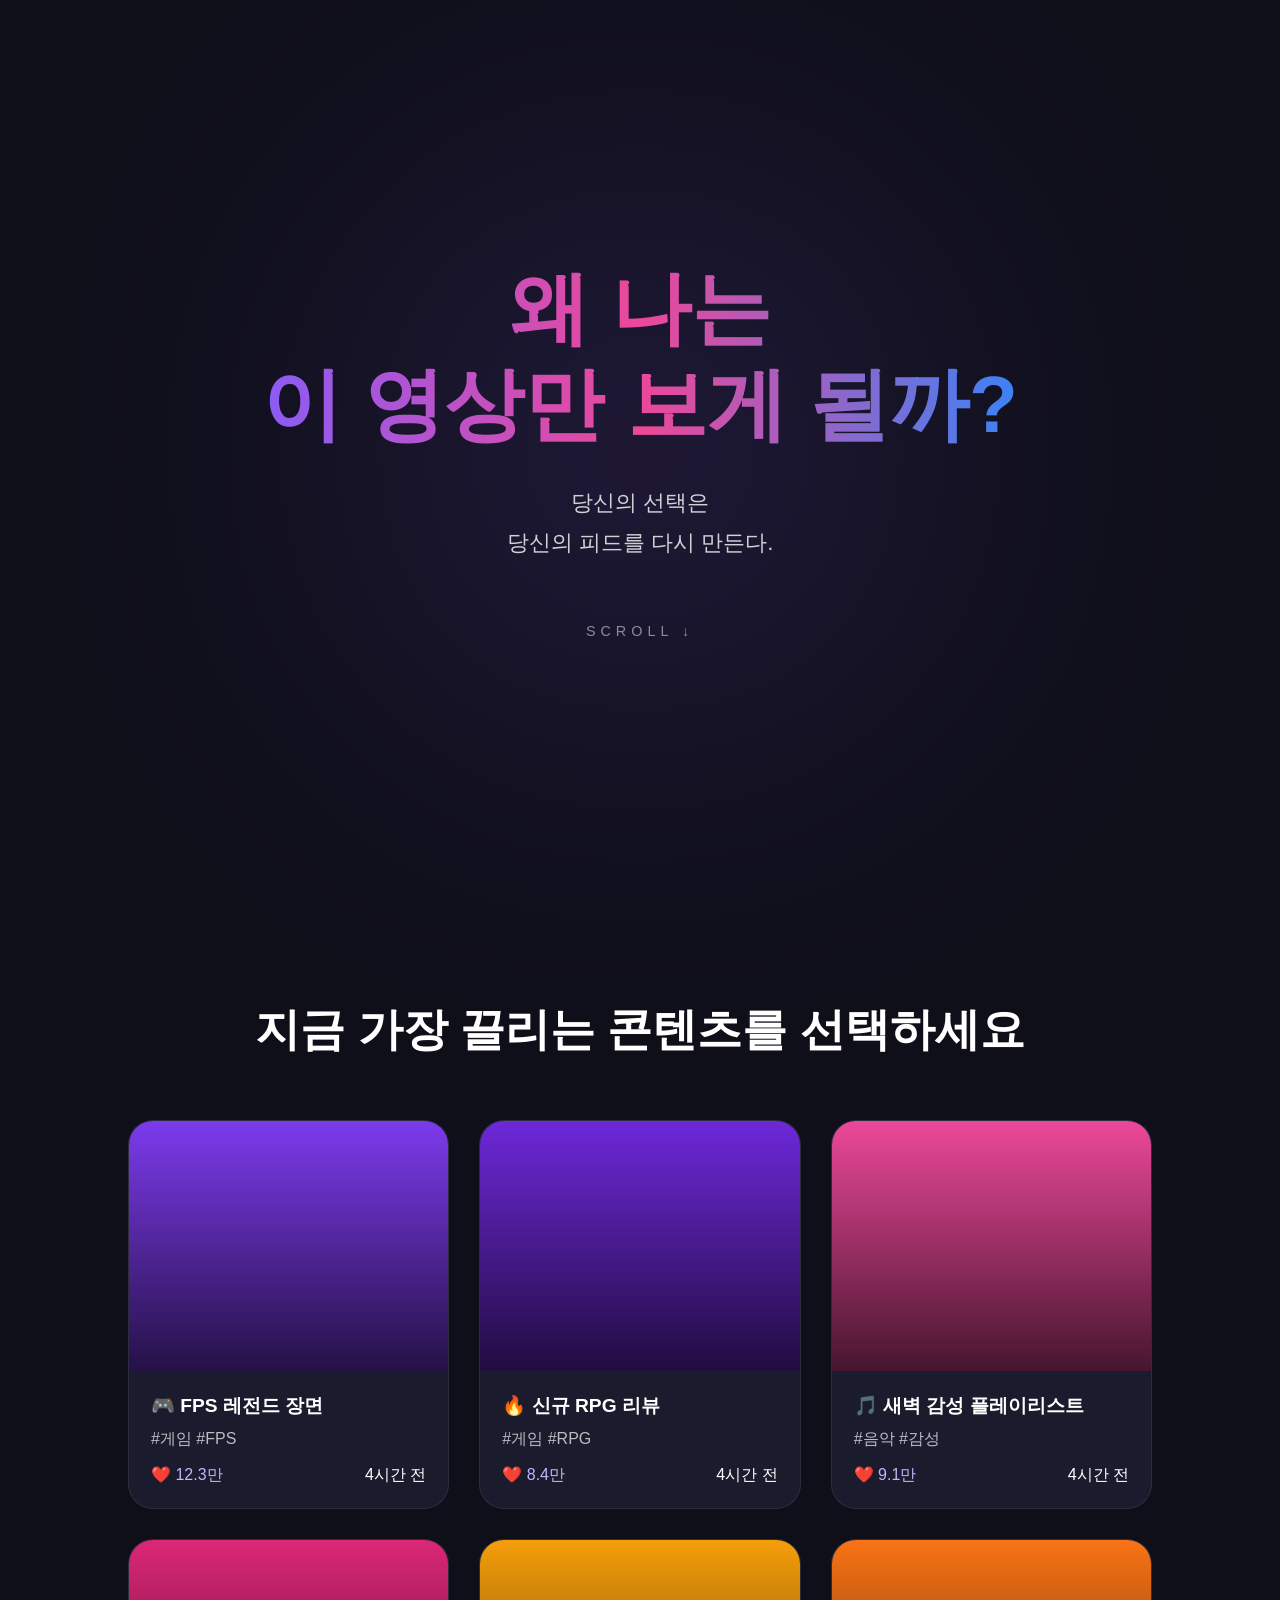
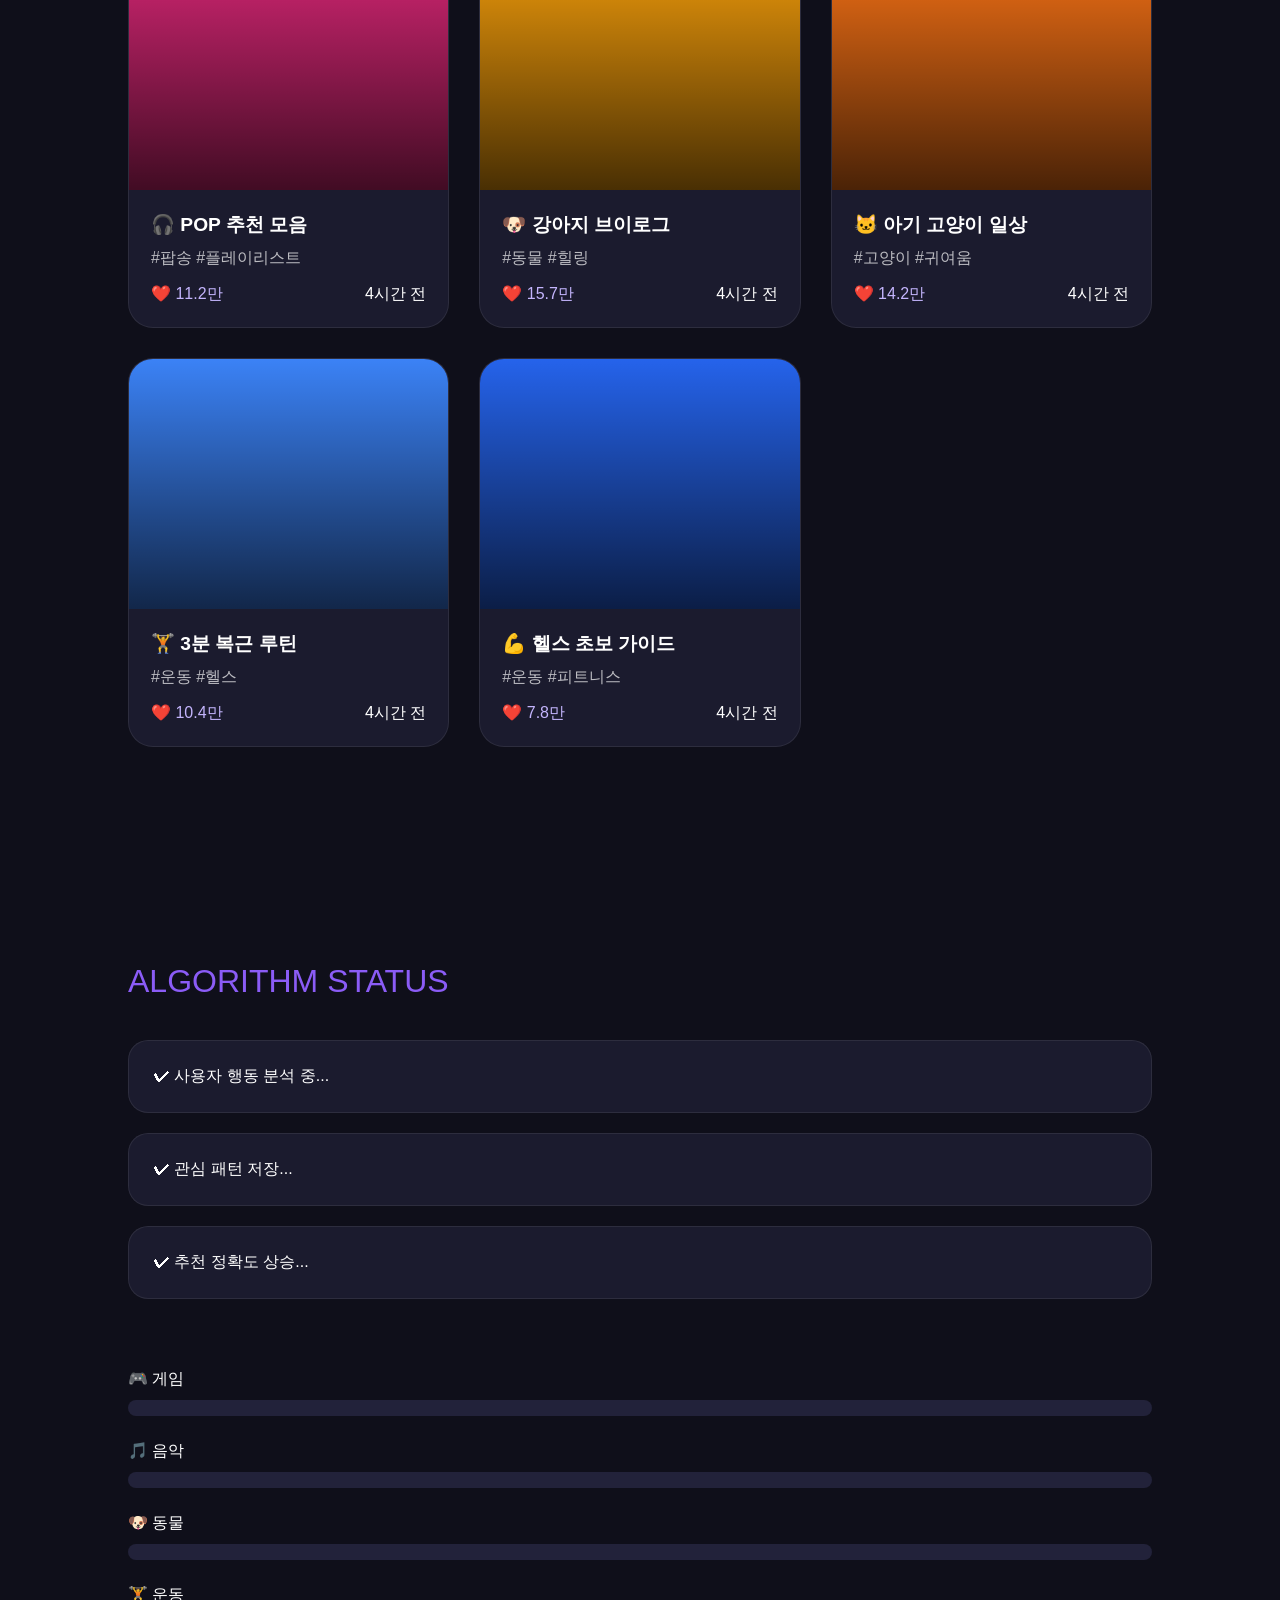
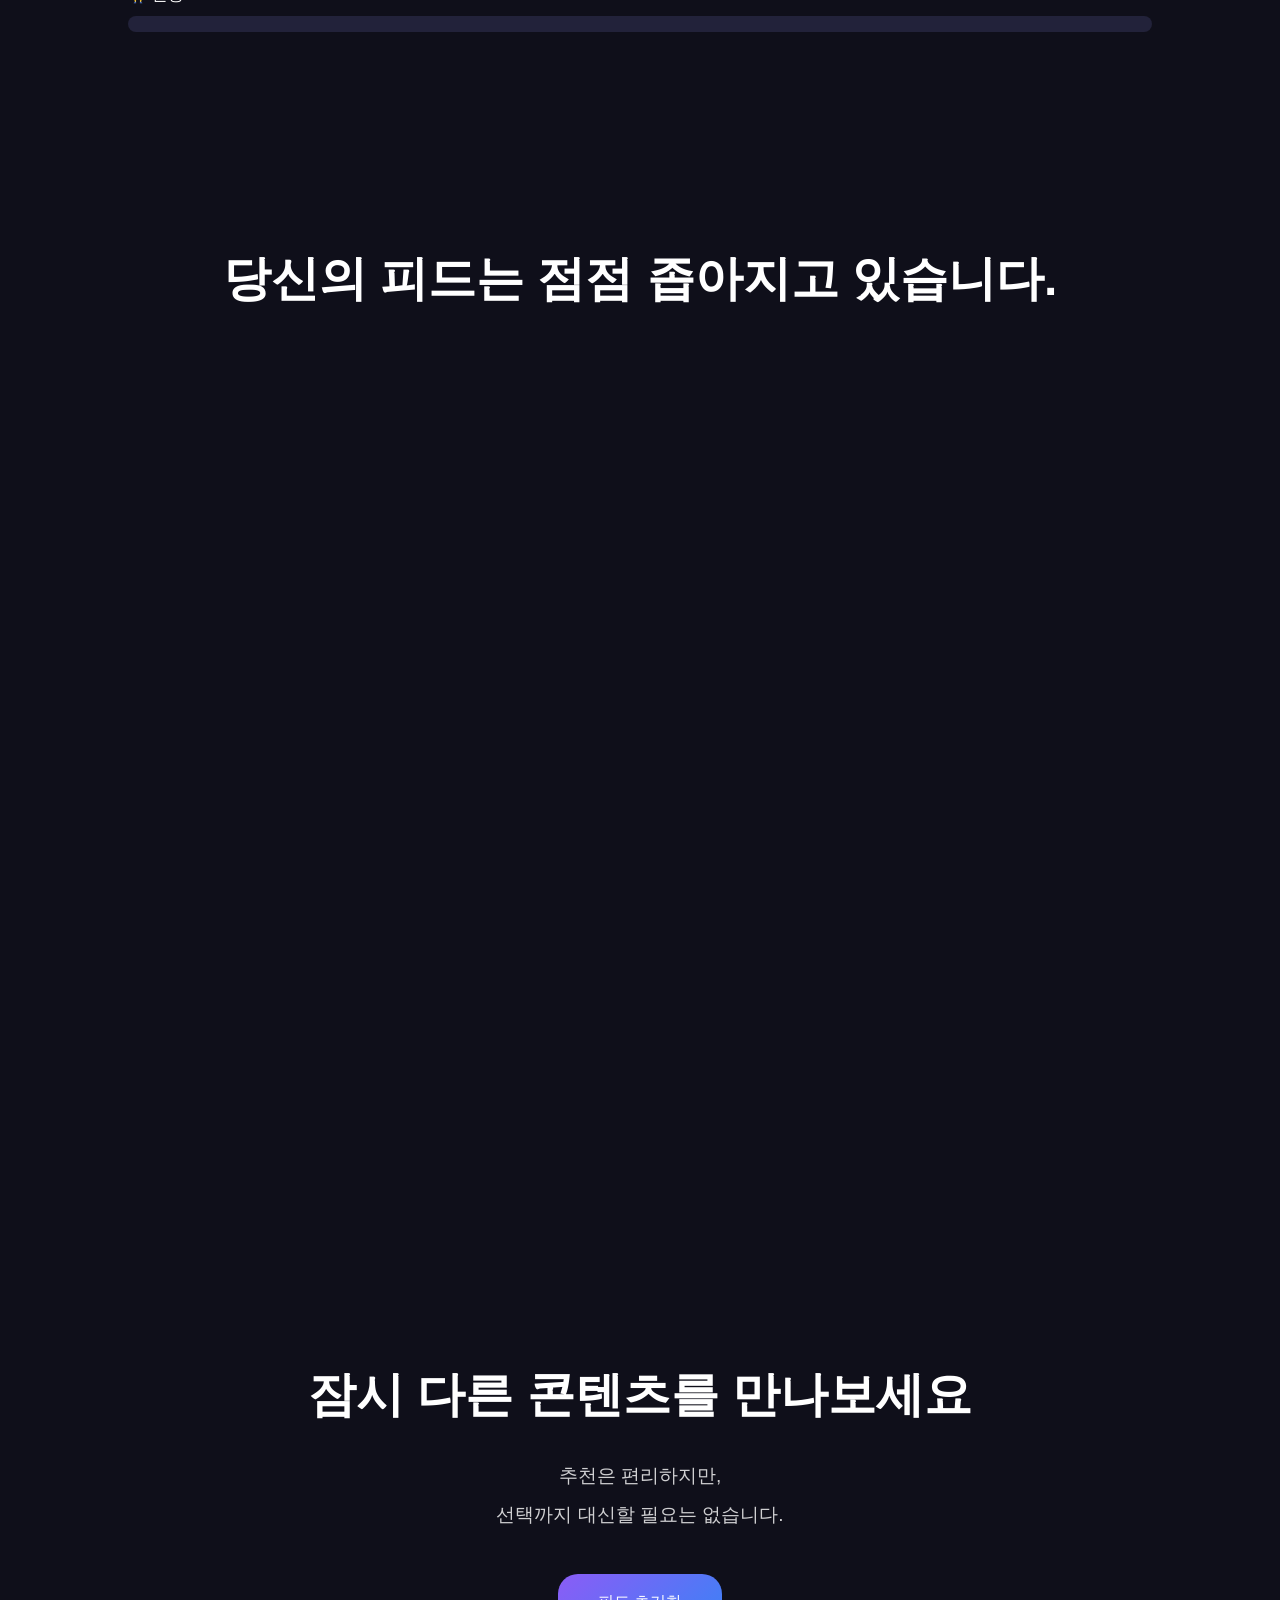
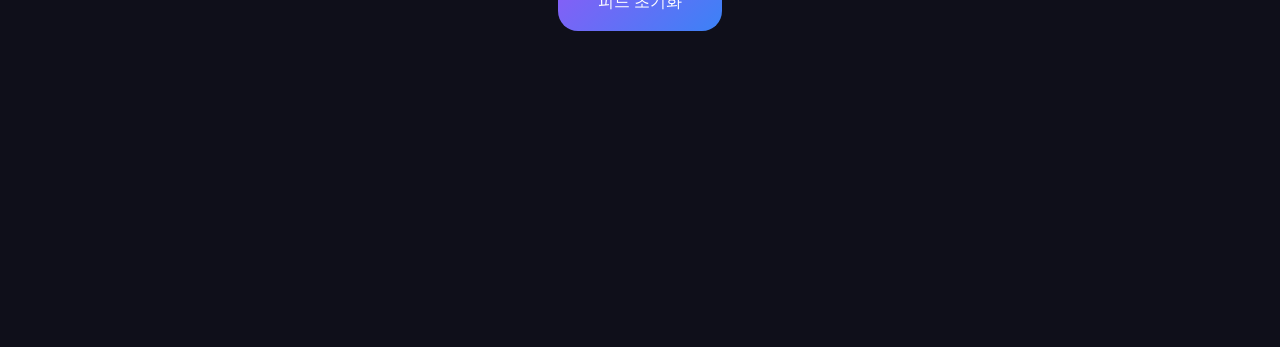
==== index.html @ 666c26cc "1" ====
<!DOCTYPE html>
<html lang="ko">

<head>

  <meta charset="UTF-8">

  <meta name="viewport"
  content="width=device-width, initial-scale=1.0">

  <title>
    왜 나는 이 영상만 보게 될까?
  </title>

  <!-- CSS -->

  <link rel="stylesheet"
  href="css/style.css">

  <link rel="stylesheet"
  href="css/feed.css">

  <link rel="stylesheet"
  href="css/animation.css">

  <link rel="stylesheet"
  href="css/responsive.css">

</head>

<body>

  <!-- INTRO -->

  <section class="intro">

    <div class="background-glow"></div>

    <h1 class="main-title">
      왜 나는<br>
      이 영상만 보게 될까?
    </h1>

    <p class="intro-text">

      당신의 선택은<br>
      당신의 피드를 다시 만든다.

    </p>

    <div class="scroll-down">
      SCROLL ↓
    </div>

  </section>

  <!-- FEED -->

  <section class="feed-section">

    <h2 class="section-title">

      지금 가장 끌리는 콘텐츠를 선택하세요

    </h2>

    <!-- 카드 들어가는 영역 -->

    <div class="feed-container"
    id="feedContainer">

    </div>

  </section>

  <!-- ALGORITHM -->

  <section class="algorithm-section">

    <div class="system-title">
      ALGORITHM STATUS
    </div>

    <div class="system-box">
      ✔ 사용자 행동 분석 중...
    </div>

    <div class="system-box">
      ✔ 관심 패턴 저장...
    </div>

    <div class="system-box">
      ✔ 추천 정확도 상승...
    </div>

    <!-- 관심도 바 -->

    <div class="interest-box">

      <!-- 게임 -->

      <div class="interest-item">

        <span>
          🎮 게임
        </span>

        <div class="bar">

          <div class="fill"
          id="gameFill">

          </div>

        </div>

      </div>

      <!-- 음악 -->

      <div class="interest-item">

        <span>
          🎵 음악
        </span>

        <div class="bar">

          <div class="fill"
          id="musicFill">

          </div>

        </div>

      </div>

      <!-- 동물 -->

      <div class="interest-item">

        <span>
          🐶 동물
        </span>

        <div class="bar">

          <div class="fill"
          id="animalFill">

          </div>

        </div>

      </div>

      <!-- 운동 -->

      <div class="interest-item">

        <span>
          🏋️ 운동
        </span>

        <div class="bar">

          <div class="fill"
          id="exerciseFill">

          </div>

        </div>

      </div>

    </div>

  </section>

  <!-- FILTER BUBBLE -->

  <section class="bubble-section">

    <h2 class="bubble-title">

      당신의 피드는 점점 좁아지고 있습니다.

    </h2>

    <div class="bubble-feed"
    id="bubbleFeed">

    </div>

  </section>

  <!-- DETOX -->

  <section class="detox-section">

    <h2 class="detox-title">

      잠시 다른 콘텐츠를 만나보세요

    </h2>

    <p class="detox-text">

      추천은 편리하지만,<br>
      선택까지 대신할 필요는 없습니다.

    </p>

    <button id="resetBtn">

      피드 초기화

    </button>

  </section>

  <!-- JS -->

  <script src="js/data.js"></script>

  <script src="js/main.js"></script>

</body>
</html>
---- css/style.css ----
*{
  margin:0;
  padding:0;
  box-sizing:border-box;
}

html{
  scroll-behavior:smooth;
}

body{

  background:#0f0f1a;

  color:white;

  font-family:
  'Pretendard',
  sans-serif;

  overflow-x:hidden;

}

/* 공통 섹션 */

section{

  min-height:100vh;

  padding:100px 10%;

  position:relative;

}

/* INTRO */

.intro{

  display:flex;

  flex-direction:column;

  justify-content:center;

  align-items:center;

  text-align:center;

}

.background-glow{

  width:500px;

  height:500px;

  background:#8b5cf6;

  position:absolute;

  border-radius:50%;

  filter:blur(160px);

  opacity:0.2;

  z-index:-1;

}

.main-title{

  font-size:5rem;

  font-weight:900;

  line-height:1.2;

  background:linear-gradient(
    90deg,
    #8b5cf6,
    #ec4899,
    #3b82f6
  );

  -webkit-background-clip:text;

  -webkit-text-fill-color:transparent;

}

.intro-text{

  margin-top:30px;

  font-size:1.4rem;

  line-height:1.8;

  opacity:0.8;

}

.scroll-down{

  margin-top:60px;

  font-size:0.9rem;

  letter-spacing:5px;

  opacity:0.5;

  animation:float 2s infinite;

}

/* 공통 제목 */

.section-title{

  text-align:center;

  font-size:2.8rem;

  margin-bottom:60px;

}

/* 알고리즘 섹션 */

.algorithm-section{

  display:flex;

  flex-direction:column;

  gap:20px;

  justify-content:center;

}

.system-title{

  font-size:2rem;

  color:#8b5cf6;

  margin-bottom:20px;

}

.system-box{

  background:#1b1b2e;

  padding:25px;

  border-radius:20px;

  border:1px solid rgba(255,255,255,0.08);

  backdrop-filter:blur(10px);

}

/* 관심도 바 */

.interest-box{

  margin-top:50px;

  display:flex;

  flex-direction:column;

  gap:25px;

}

.interest-item{

  display:flex;

  flex-direction:column;

  gap:10px;

}

.interest-item span{

  font-size:1rem;

}

.bar{

  width:100%;

  height:16px;

  background:#22223a;

  border-radius:20px;

  overflow:hidden;

}

.fill{

  width:0%;

  height:100%;

  border-radius:20px;

  background:linear-gradient(
    90deg,
    #8b5cf6,
    #3b82f6
  );

  transition:0.5s;

}

/* Bubble */

.bubble-section{

  text-align:center;

}

.bubble-title{

  font-size:3rem;

  margin-bottom:60px;

}

/* Detox */

.detox-section{

  display:flex;

  flex-direction:column;

  justify-content:center;

  align-items:center;

  text-align:center;

}

.detox-title{

  font-size:3rem;

}

.detox-text{

  margin-top:30px;

  font-size:1.2rem;

  line-height:2;

  opacity:0.8;

}

#resetBtn{

  margin-top:40px;

  padding:18px 40px;

  border:none;

  border-radius:20px;

  background:linear-gradient(
    135deg,
    #8b5cf6,
    #3b82f6
  );

  color:white;

  font-size:1rem;

  cursor:pointer;

  transition:0.3s;

}

#resetBtn:hover{

  transform:
  translateY(-5px)
  scale(1.03);

  box-shadow:
  0 15px 40px rgba(139,92,246,0.4);

}

/* 애니메이션 */

@keyframes float{

  0%{
    transform:translateY(0);
  }

  50%{
    transform:translateY(10px);
  }

  100%{
    transform:translateY(0);
  }

}
---- css/feed.css ----
.feed-container{

  display:grid;

  grid-template-columns:
  repeat(auto-fit,minmax(280px,1fr));

  gap:30px;

}

.feed-card{

  background:#1b1b2e;

  border-radius:25px;

  overflow:hidden;

  cursor:pointer;

  transition:0.4s;

  border:1px solid rgba(255,255,255,0.08);

  position:relative;

}

.feed-card:hover{

  transform:
  translateY(-10px)
  scale(1.02);

  box-shadow:
  0 20px 50px rgba(0,0,0,0.4);

}

.thumbnail{

  height:250px;

  position:relative;

}

.thumbnail::after{

  content:'';

  position:absolute;

  inset:0;

  background:linear-gradient(
    to top,
    rgba(0,0,0,0.7),
    transparent
  );

}

.feed-info{

  padding:22px;

}

.feed-info h3{

  font-size:1.2rem;

  margin-bottom:10px;

}

.feed-info p{

  opacity:0.7;

  margin-bottom:15px;

}

.feed-meta{

  display:flex;

  justify-content:space-between;

  align-items:center;

}

.likes{

  color:#c4b5fd;

}

.algorithm-badge{

  position:absolute;

  top:15px;

  right:15px;

  background:rgba(0,0,0,0.6);

  padding:8px 14px;

  border-radius:20px;

  font-size:0.8rem;

  backdrop-filter:blur(10px);

}

.bubble-feed{

  display:grid;

  grid-template-columns:
  repeat(auto-fit,minmax(250px,1fr));

  gap:25px;

  margin-top:50px;

}
---- css/animation.css ----
.feed-card{
  animation:fadeUp 0.8s ease;
}

@keyframes fadeUp{

  from{
    opacity:0;
    transform:translateY(40px);
  }

  to{
    opacity:1;
    transform:translateY(0);
  }

}
---- css/responsive.css ----
@media(max-width:768px){

  section{
    padding:80px 7%;
  }

  .main-title{
    font-size:3rem;
  }

  .section-title{
    font-size:2rem;
  }

  .bubble-title{
    font-size:2rem;
  }

  .detox-title{
    font-size:2rem;
  }

}
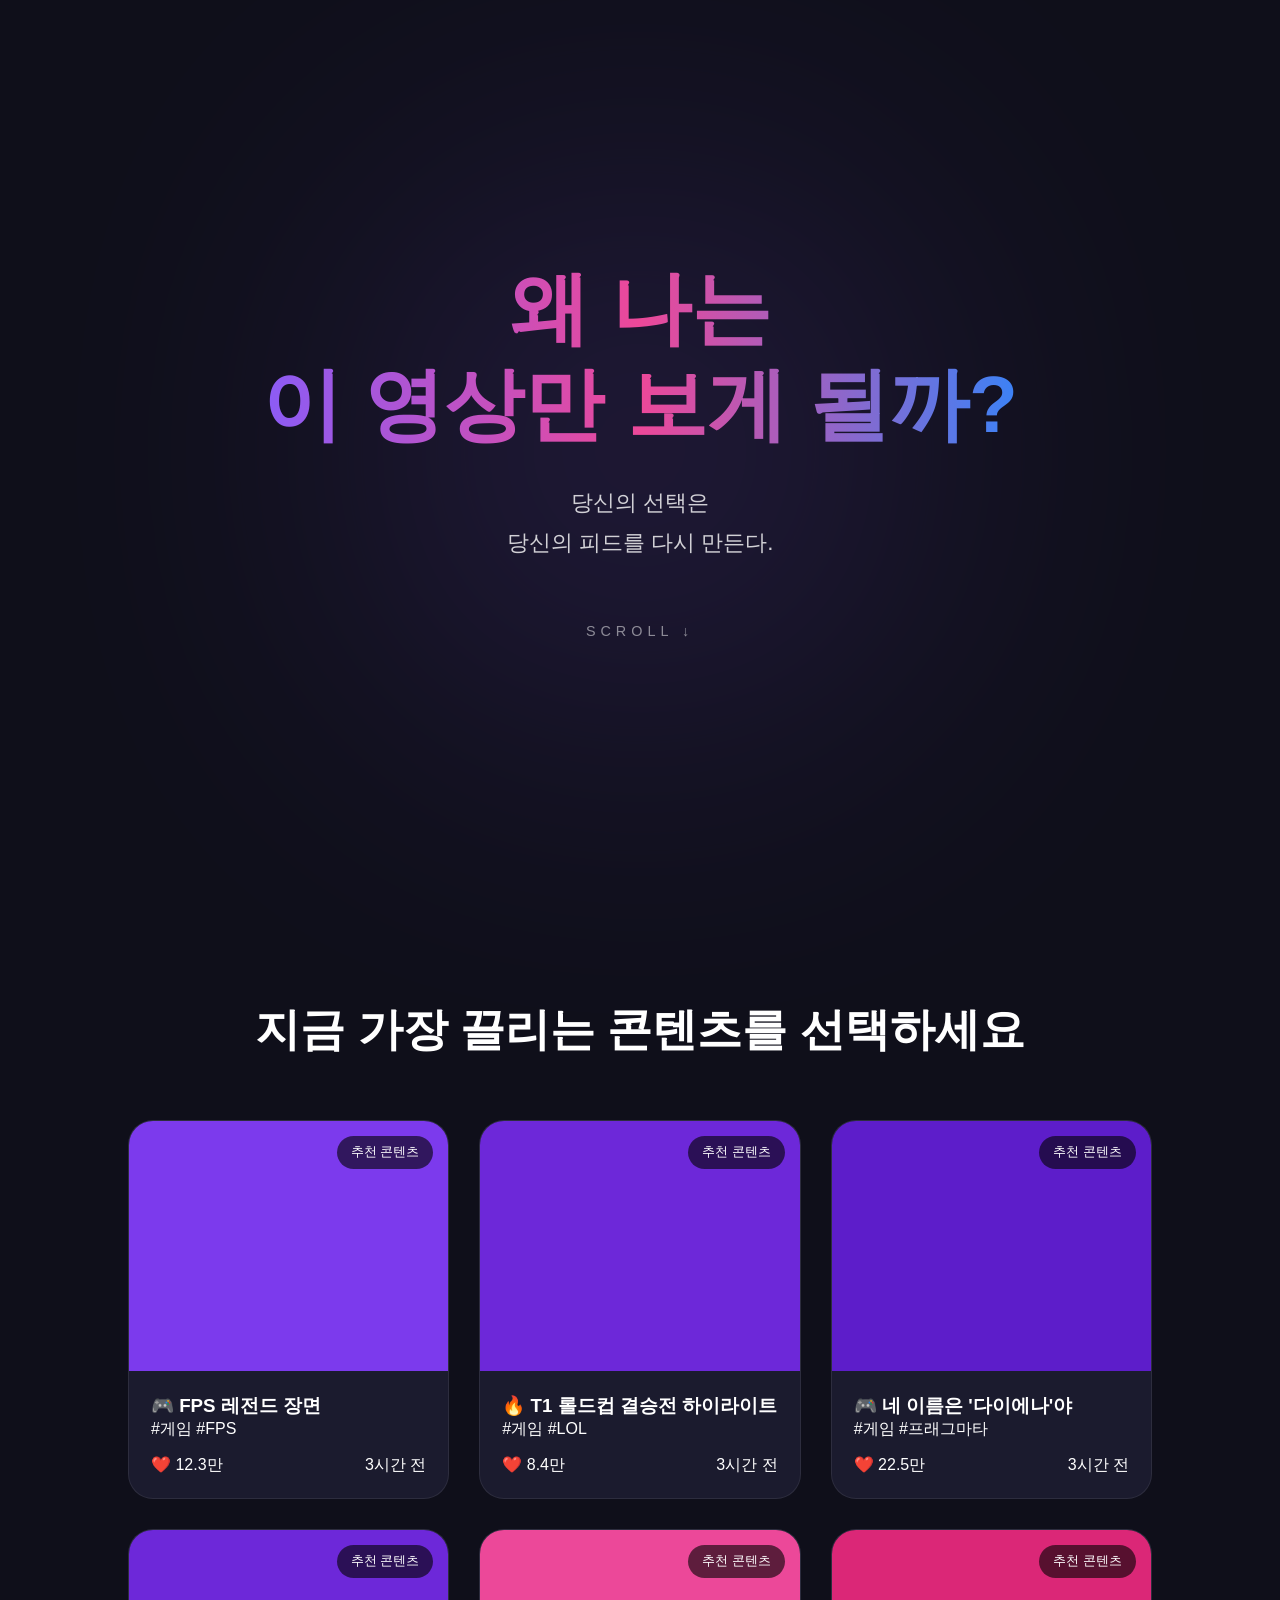
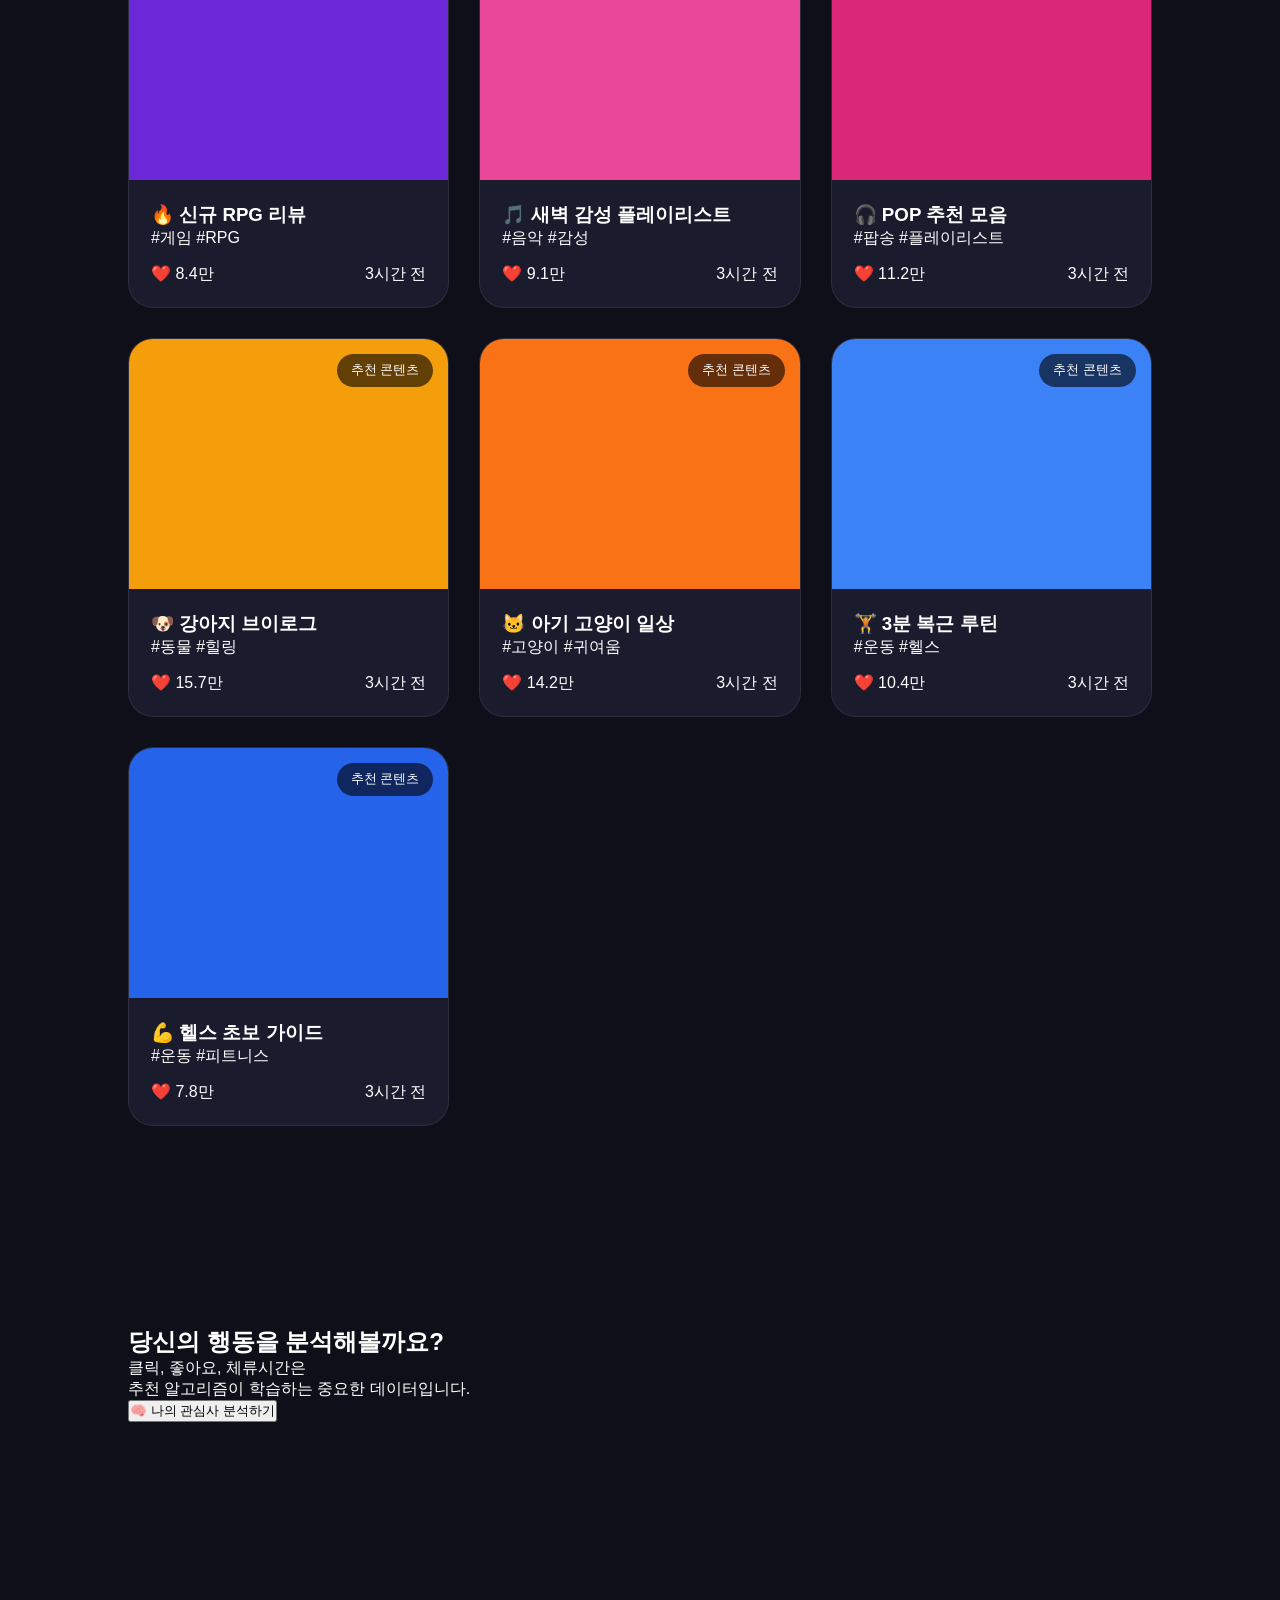
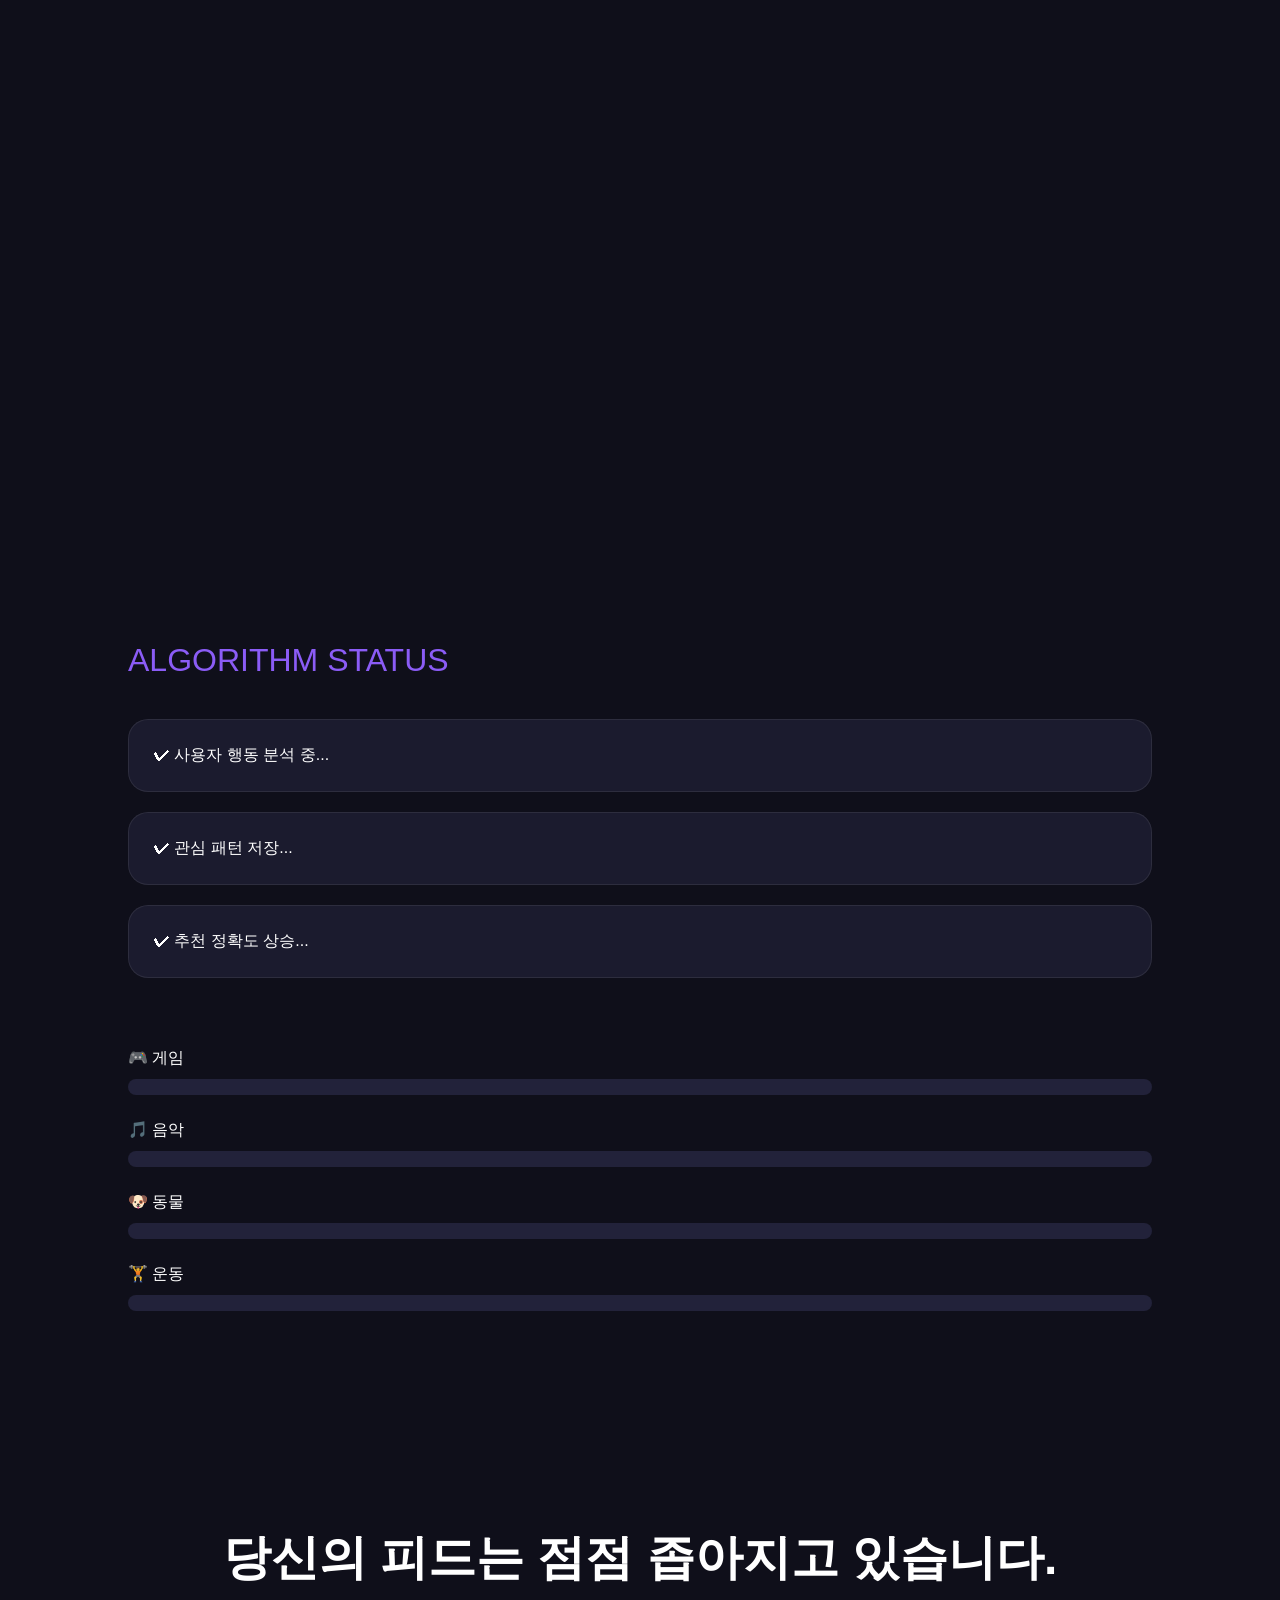
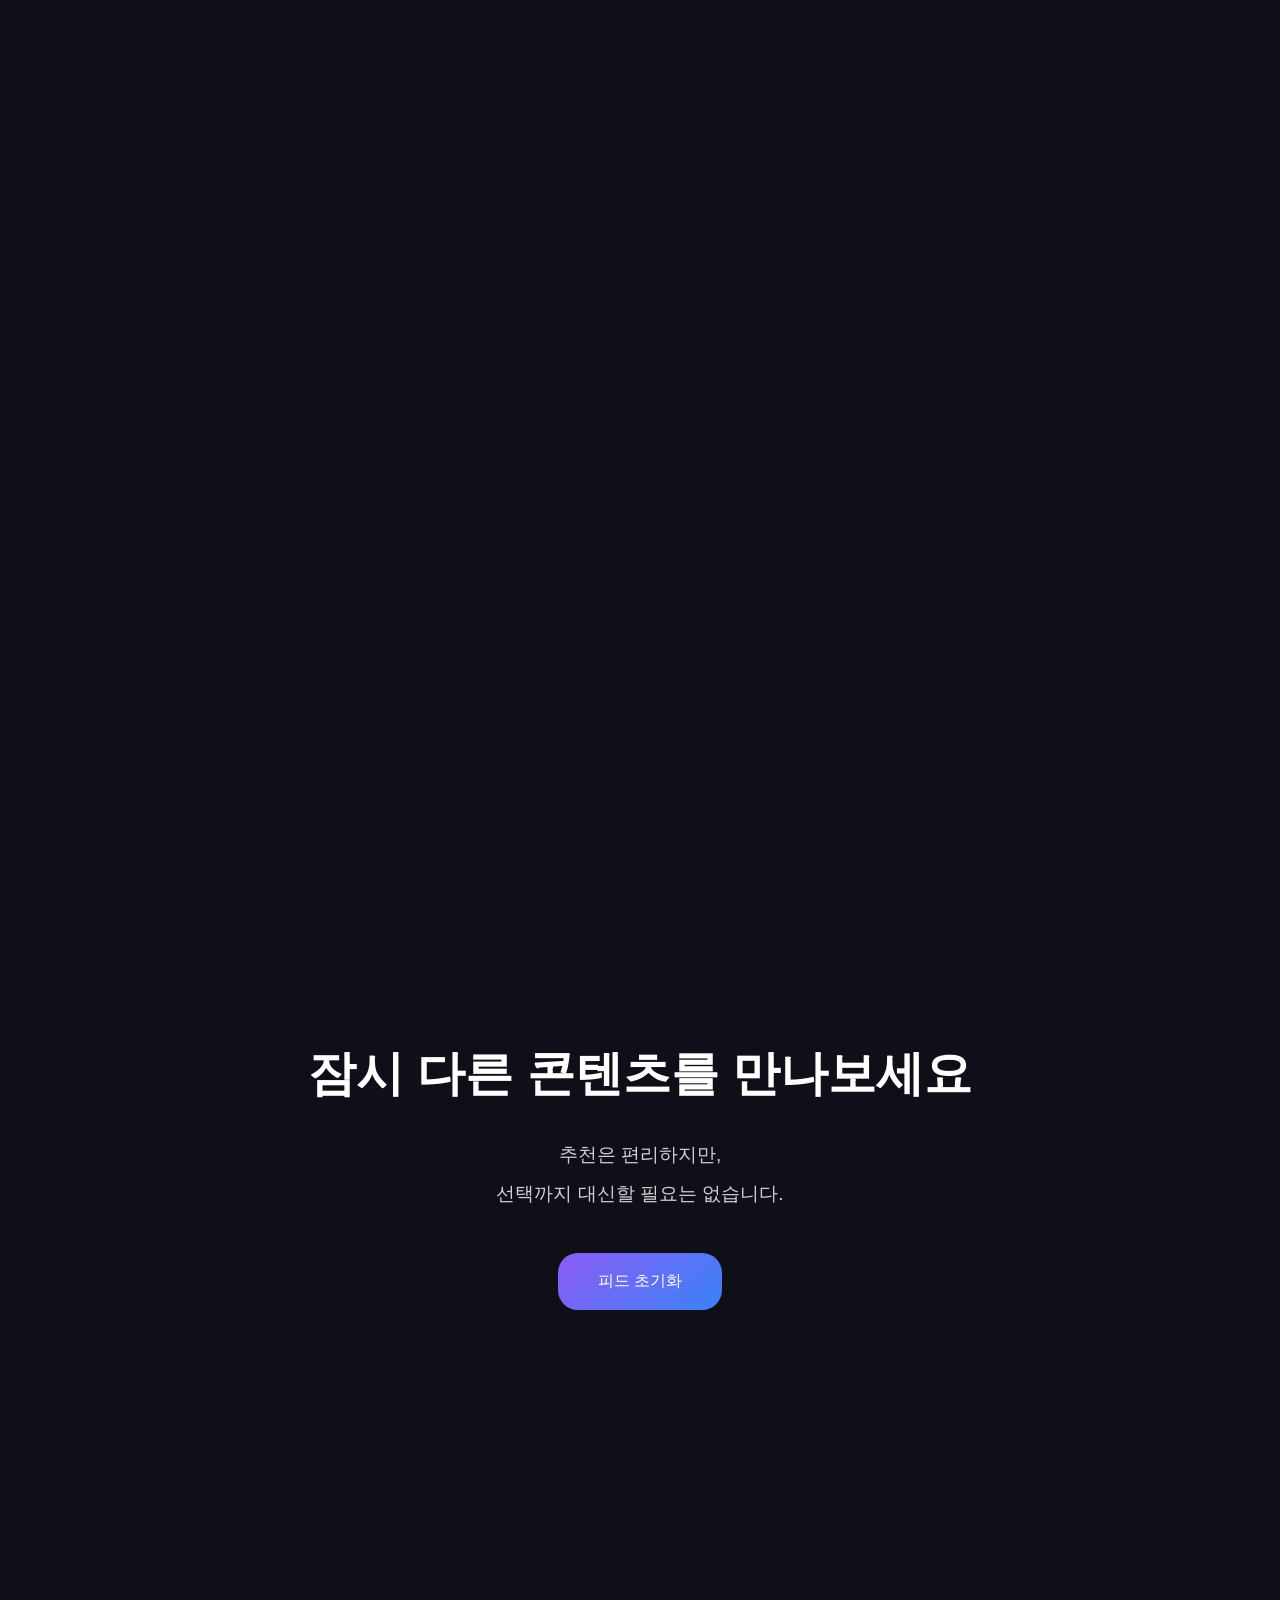
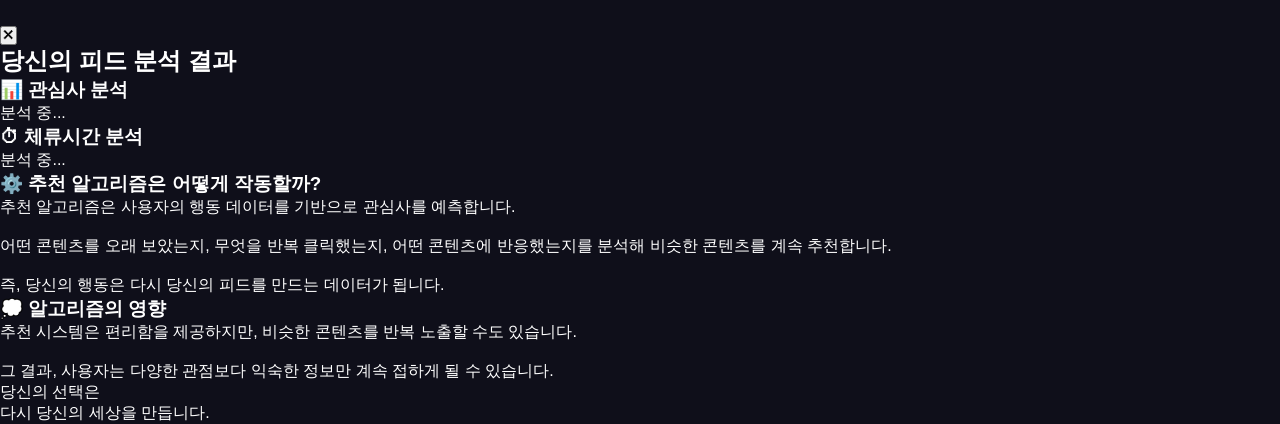
==== commit 52a8018e: "2" ====
--- a/index.html
+++ b/index.html
@@ -64,12 +64,35 @@
 
     </h2>
 
-    <!-- 카드 들어가는 영역 -->
-
     <div class="feed-container"
     id="feedContainer">
 
     </div>
+
+  </section>
+
+  <!-- ANALYZE SECTION -->
+
+  <section class="analyze-section">
+
+    <h2 class="analyze-title">
+
+      당신의 행동을 분석해볼까요?
+
+    </h2>
+
+    <p class="analyze-text">
+
+      클릭, 좋아요, 체류시간은<br>
+      추천 알고리즘이 학습하는 중요한 데이터입니다.
+
+    </p>
+
+    <button id="analyzeBtn">
+
+      🧠 나의 관심사 분석하기
+
+    </button>
 
   </section>
 
@@ -219,6 +242,113 @@
 
   </section>
 
+  <!-- ANALYSIS MODAL -->
+
+  <div class="analysis-modal"
+  id="analysisModal">
+
+    <div class="analysis-content">
+
+      <button class="close-btn"
+      id="closeBtn">
+
+        ✕
+
+      </button>
+
+      <h2 class="modal-title">
+
+        당신의 피드 분석 결과
+
+      </h2>
+
+      <!-- 관심사 분석 -->
+
+      <div class="result-box">
+
+        <h3>
+          📊 관심사 분석
+        </h3>
+
+        <p id="topInterestText">
+          분석 중...
+        </p>
+
+      </div>
+
+      <!-- 체류시간 -->
+
+      <div class="result-box">
+
+        <h3>
+          ⏱ 체류시간 분석
+        </h3>
+
+        <p id="stayTimeText">
+          분석 중...
+        </p>
+
+      </div>
+
+      <!-- 알고리즘 원리 -->
+
+      <div class="result-box">
+
+        <h3>
+          ⚙️ 추천 알고리즘은 어떻게 작동할까?
+        </h3>
+
+        <p class="principle-text">
+
+          추천 알고리즘은 사용자의 행동 데이터를
+          기반으로 관심사를 예측합니다.<br><br>
+
+          어떤 콘텐츠를 오래 보았는지,
+          무엇을 반복 클릭했는지,
+          어떤 콘텐츠에 반응했는지를 분석해
+          비슷한 콘텐츠를 계속 추천합니다.<br><br>
+
+          즉, 당신의 행동은
+          다시 당신의 피드를 만드는 데이터가 됩니다.
+
+        </p>
+
+      </div>
+
+      <!-- 영향 -->
+
+      <div class="result-box">
+
+        <h3>
+          💭 알고리즘의 영향
+        </h3>
+
+        <p class="principle-text">
+
+          추천 시스템은 편리함을 제공하지만,
+          비슷한 콘텐츠를 반복 노출할 수도 있습니다.<br><br>
+
+          그 결과,
+          사용자는 다양한 관점보다
+          익숙한 정보만 계속 접하게 될 수 있습니다.
+
+        </p>
+
+      </div>
+
+      <!-- 마무리 -->
+
+      <div class="final-message">
+
+        당신의 선택은<br>
+        다시 당신의 세상을 만듭니다.
+
+      </div>
+
+    </div>
+
+  </div>
+
   <!-- JS -->
 
   <script src="js/data.js"></script>
--- a/css/feed.css
+++ b/css/feed.css
@@ -33,32 +33,11 @@
   translateY(-10px)
   scale(1.02);
 
-  box-shadow:
-  0 20px 50px rgba(0,0,0,0.4);
-
 }
 
 .thumbnail{
 
   height:250px;
-
-  position:relative;
-
-}
-
-.thumbnail::after{
-
-  content:'';
-
-  position:absolute;
-
-  inset:0;
-
-  background:linear-gradient(
-    to top,
-    rgba(0,0,0,0.7),
-    transparent
-  );
 
 }
 
@@ -68,35 +47,13 @@
 
 }
 
-.feed-info h3{
-
-  font-size:1.2rem;
-
-  margin-bottom:10px;
-
-}
-
-.feed-info p{
-
-  opacity:0.7;
-
-  margin-bottom:15px;
-
-}
-
 .feed-meta{
 
   display:flex;
 
   justify-content:space-between;
 
-  align-items:center;
-
-}
-
-.likes{
-
-  color:#c4b5fd;
+  margin-top:15px;
 
 }
 
@@ -116,19 +73,4 @@
 
   font-size:0.8rem;
 
-  backdrop-filter:blur(10px);
-
-}
-
-.bubble-feed{
-
-  display:grid;
-
-  grid-template-columns:
-  repeat(auto-fit,minmax(250px,1fr));
-
-  gap:25px;
-
-  margin-top:50px;
-
 }
--- a/css/animation.css
+++ b/css/animation.css
@@ -1,17 +1,25 @@
-.feed-card{
-  animation:fadeUp 0.8s ease;
+.fade-up{
+
+  animation:fadeUp 1s ease;
+
 }
 
 @keyframes fadeUp{
 
   from{
+
     opacity:0;
-    transform:translateY(40px);
+
+    transform:translateY(30px);
+
   }
 
   to{
+
     opacity:1;
+
     transform:translateY(0);
+
   }
 
 }
